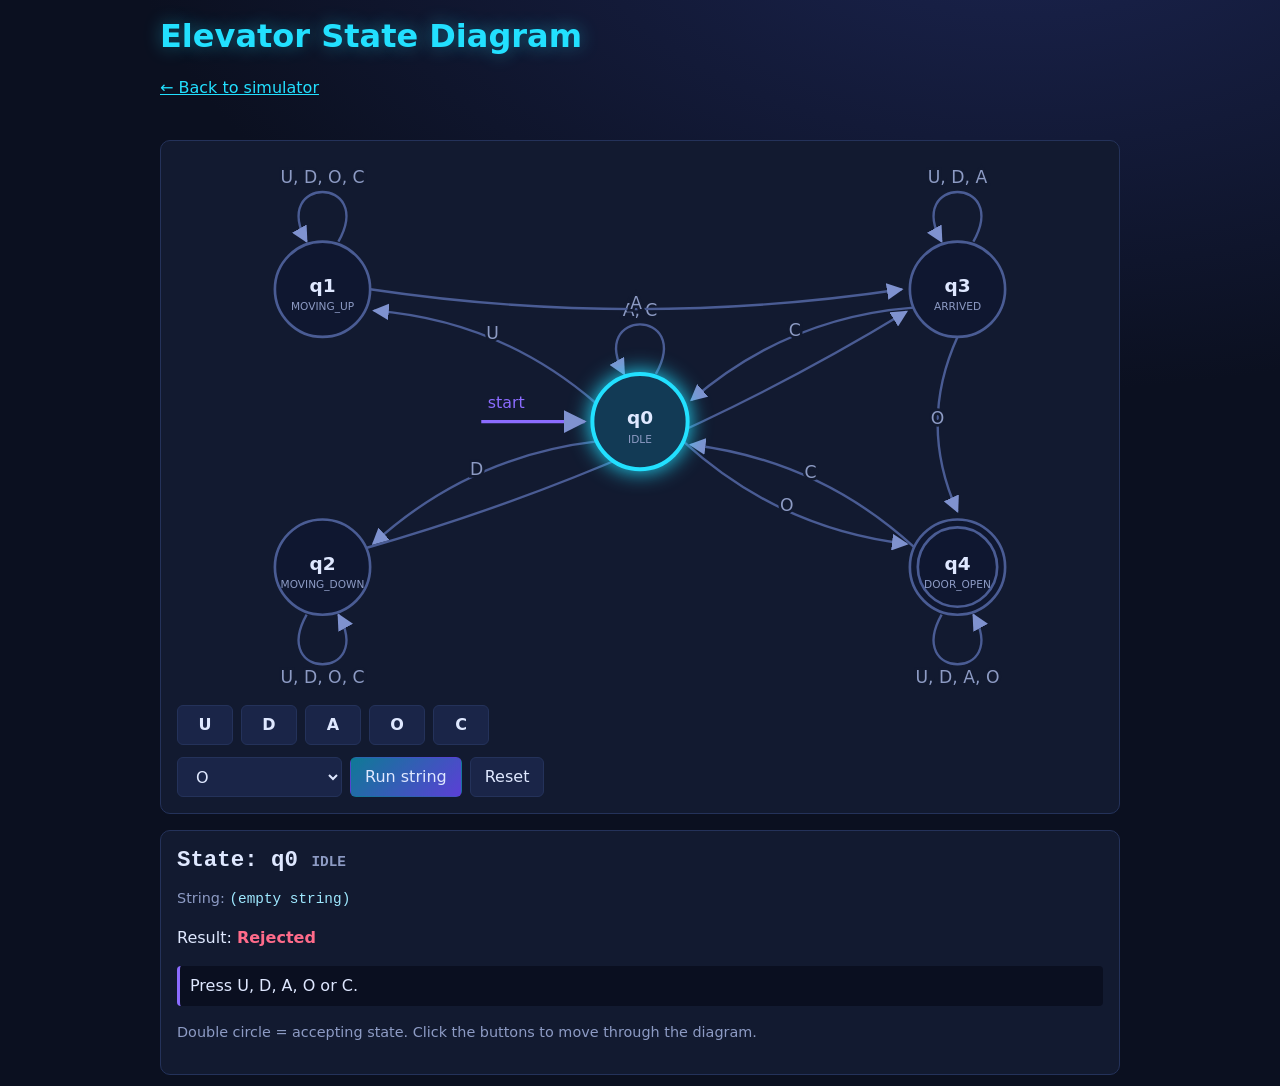
==== diagram.html @ 9b9bb2e2 "to be defended 11/5/26" ====
<!DOCTYPE html>
<html lang="en"><head><meta charset="UTF-8"><meta name="viewport" content="width=device-width, initial-scale=1">
<title>Elevator State Diagram - Joreese Clyde R. Manginsay</title><link rel="stylesheet" href="diagram.css"></head>
<body>
<header><h1>Elevator State Diagram</h1><p><a href="index.html">← Back to simulator</a></p></header>
<main>
<section class="panel">
 <svg id="diagram" viewBox="0 0 700 400" role="img" aria-label="DFA state diagram"></svg>
 <div class="btns" id="btns"></div>
 <div class="btns"><select id="ex"></select><button id="runBtn" class="primary">Run string</button><button id="resetBtn">Reset</button></div>
</section>
<section class="panel">
 <p class="big">State: <span id="cur">q0</span> <span id="nm" class="muted"></span></p>
 <p class="muted">String: <code id="word"></code></p>
 <p>Result: <b id="result"></b></p>
 <p id="last" class="last">Press U, D, A, O or C.</p>
 <p class="muted">Double circle = accepting state. Click the buttons to move through the diagram.</p>
</section>
</main>
<script src="diagram.js"></script></body></html>
---- diagram.css ----
:root{--bg:#0b1020;--panel:#121a30;--line:#24325a;--text:#dfe8ff;--mute:#8d9bc4;--cyan:#22e0ff;--violet:#8b6cff;--ok:#3ddc97;--bad:#ff6b8a}
*{box-sizing:border-box}
body{margin:0;background:radial-gradient(900px 500px at 80% -10%,#1b2450,transparent),var(--bg);color:var(--text);font:16px/1.5 "Segoe UI",system-ui,sans-serif}
header,main{max-width:1000px;margin:auto;padding:12px 20px}
h1{margin:0;color:var(--cyan);text-shadow:0 0 18px #22e0ff66}a{color:var(--cyan)}
main{display:grid;gap:16px}
.panel{background:var(--panel);border:1px solid var(--line);border-radius:10px;padding:16px}
.muted{color:var(--mute);font-size:.9rem}code{color:#9fe9ff;font-family:Consolas,monospace}
.big{font:700 1.4rem Consolas,monospace;margin:0 0 6px}
button,select{font:inherit;color:var(--text);background:#1a2548;border:1px solid var(--line);border-radius:6px;padding:7px 14px;cursor:pointer}
button:hover{border-color:var(--cyan);box-shadow:0 0 10px #22e0ff44}
.primary{background:linear-gradient(135deg,#0e7a96,#5b3fd6);border-color:transparent}
.btns{display:flex;flex-wrap:wrap;gap:8px;margin-top:12px}
#btns button{min-width:56px;font-weight:700}
#diagram{width:100%;height:auto}
.edge path{fill:none;stroke:#4a5c94;stroke-width:1.8}
.edge text{fill:var(--mute);font-size:13px;text-anchor:middle;paint-order:stroke;stroke:var(--panel);stroke-width:4px}
.edge.active path{stroke:var(--cyan);stroke-width:3.5;stroke-dasharray:8 5;animation:flow .8s linear infinite}
.edge.active text{fill:var(--cyan)}
@keyframes flow{to{stroke-dashoffset:-26}}
marker path{fill:#7f92cf}
.node circle{fill:#0f1730;stroke:#4a5c94;stroke-width:2}
.node text{fill:var(--text);font-size:14px;font-weight:700;text-anchor:middle}
.node .sub{font-size:8px;font-weight:400;fill:var(--mute)}
.node.current circle{fill:#123a55;stroke:var(--cyan);stroke-width:3;filter:drop-shadow(0 0 8px var(--cyan))}
.start{stroke:var(--violet);stroke-width:2.5;fill:none}
.last{background:#0a0f20;border-left:3px solid var(--violet);padding:8px 10px;border-radius:4px}
#result.yes{color:var(--ok)}#result.no{color:var(--bad)}
@media(prefers-reduced-motion:reduce){*{animation:none!important}}
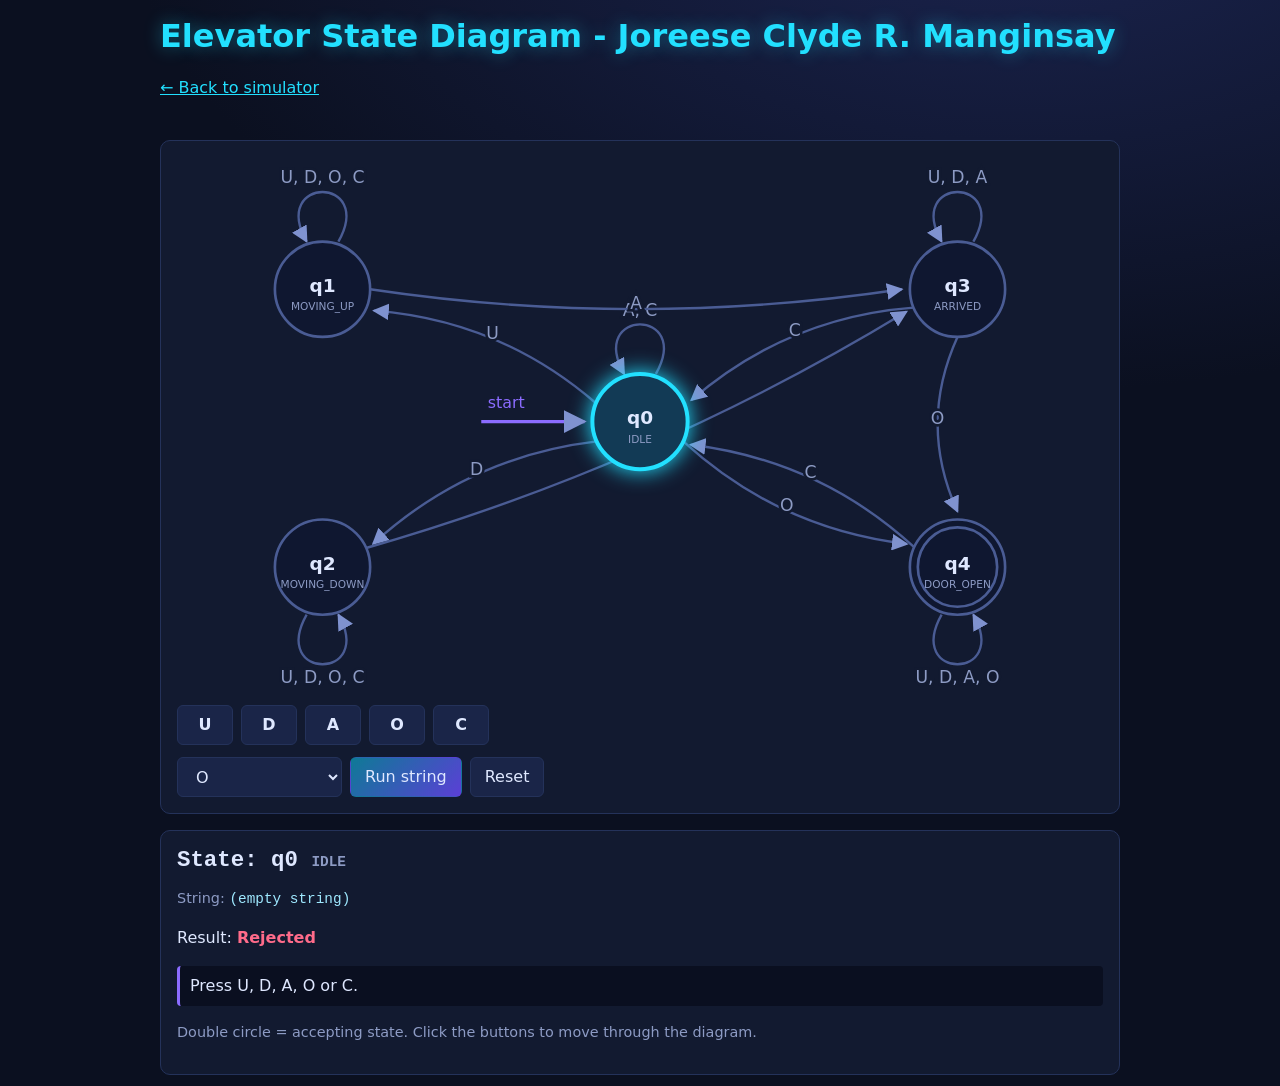
==== commit e2d4f4ed: "to be defended" ====
--- a/diagram.html
+++ b/diagram.html
@@ -1,8 +1,8 @@
 <!DOCTYPE html>
 <html lang="en"><head><meta charset="UTF-8"><meta name="viewport" content="width=device-width, initial-scale=1">
-<title>Elevator State Diagram - Joreese Clyde R. Manginsay</title><link rel="stylesheet" href="diagram.css"></head>
+<title>Elevator State Diagram - Joreese Clyde Manginsay</title><link rel="stylesheet" href="diagram.css"></head>
 <body>
-<header><h1>Elevator State Diagram</h1><p><a href="index.html">← Back to simulator</a></p></header>
+<header><h1>Elevator State Diagram - Joreese Clyde R. Manginsay</h1><p><a href="index.html">← Back to simulator</a></p></header>
 <main>
 <section class="panel">
  <svg id="diagram" viewBox="0 0 700 400" role="img" aria-label="DFA state diagram"></svg>
